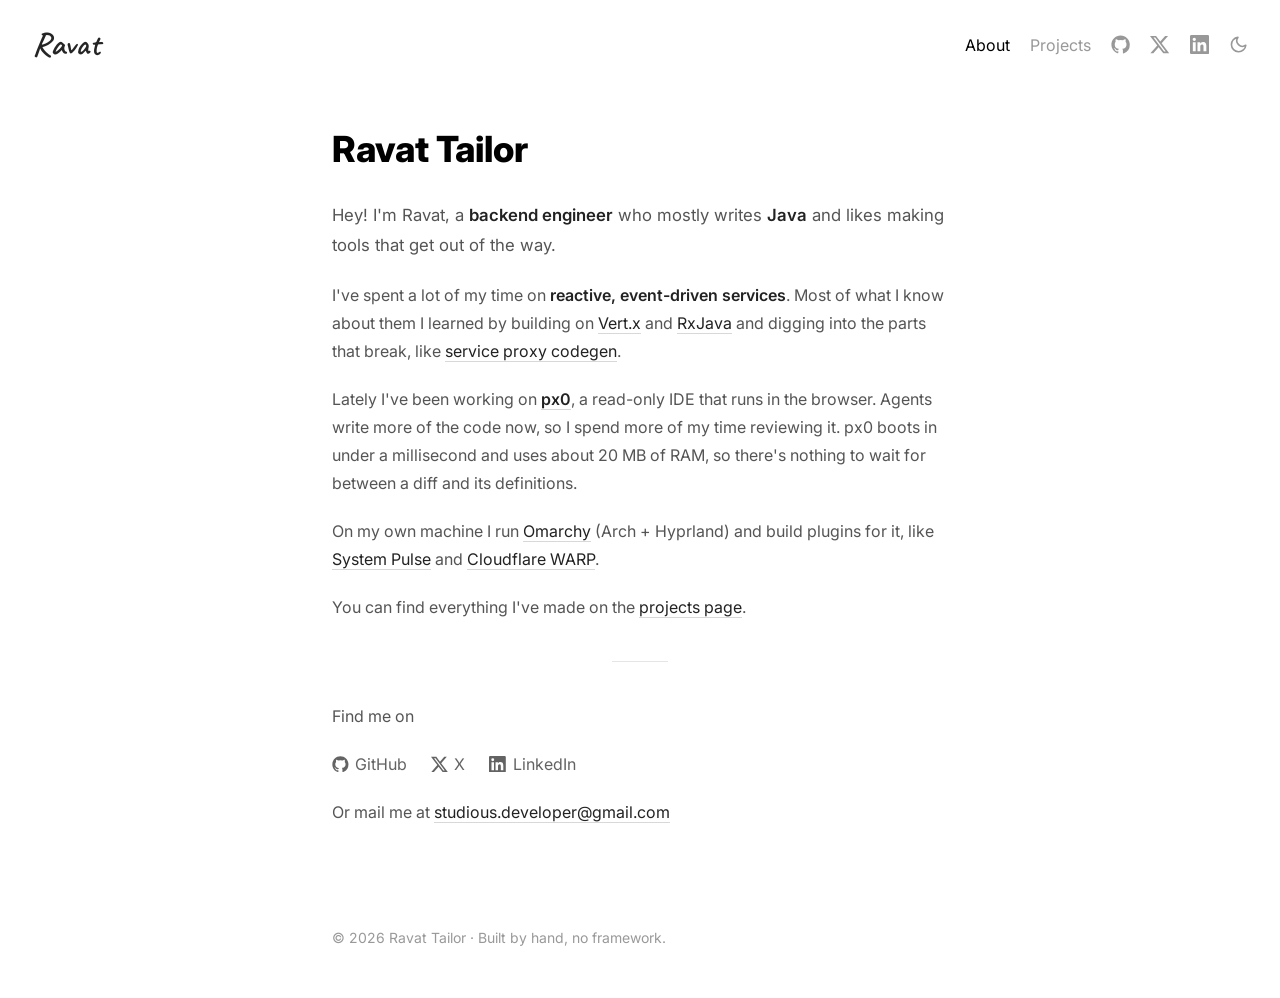
==== index.html @ 88d73bd7 "Personal portfolio site" ====
<!doctype html>
<html lang="en">
<head>
  <title>Ravat Tailor</title>
  <meta name="description" content="Ravat Tailor — backend engineer. Java, Vert.x, reactive systems, and small fast tools." />
  <meta charset="utf-8" />
  <meta name="viewport" content="width=device-width, initial-scale=1" />
  <meta name="author" content="Ravat Tailor" />
  <link rel="icon" href="data:image/svg+xml,<svg xmlns='http://www.w3.org/2000/svg' viewBox='0 0 100 100'><text y='.9em' font-size='90'>🐦</text></svg>" />
  <link rel="preconnect" href="https://fonts.googleapis.com" />
  <link rel="preconnect" href="https://fonts.gstatic.com" crossorigin />
  <link rel="stylesheet" href="https://fonts.googleapis.com/css2?family=Caveat:wght@600&family=Inter:wght@400;500;600;800&display=swap" />
  <link rel="stylesheet" href="style.css" />
  <script>
    ;(function () {
      var t = localStorage.getItem('theme')
      if (t === 'dark' || (!t && matchMedia('(prefers-color-scheme: dark)').matches))
        document.documentElement.classList.add('dark')
    })()
  </script>
</head>
<body>
  <canvas id="plum" aria-hidden="true"></canvas>
  <header>
    <a class="logo" href="./" aria-label="Home">Ravat</a>
    <nav>
      <a href="./" class="active"><span class="label">About</span></a>
      <a href="projects.html"><span class="label">Projects</span></a>
      <a href="https://github.com/Coding-Sparrow" title="GitHub" aria-label="GitHub"><svg viewBox="0 0 24 24" fill="currentColor"><path d="M12 .5C5.65.5.5 5.65.5 12c0 5.08 3.29 9.39 7.86 10.91.58.1.79-.25.79-.56v-2c-3.2.7-3.87-1.36-3.87-1.36-.52-1.33-1.28-1.69-1.28-1.69-1.04-.71.08-.7.08-.7 1.15.08 1.76 1.19 1.76 1.19 1.03 1.76 2.69 1.25 3.35.96.1-.75.4-1.25.73-1.54-2.55-.29-5.24-1.28-5.24-5.69 0-1.26.45-2.29 1.19-3.1-.12-.29-.52-1.46.11-3.05 0 0 .97-.31 3.17 1.18a11 11 0 0 1 5.77 0c2.2-1.49 3.17-1.18 3.17-1.18.63 1.59.23 2.76.11 3.05.74.81 1.19 1.84 1.19 3.1 0 4.42-2.69 5.39-5.26 5.68.41.36.78 1.06.78 2.14v3.17c0 .31.21.67.8.56A11.5 11.5 0 0 0 23.5 12C23.5 5.65 18.35.5 12 .5Z"/></svg></a>
      <a href="https://x.com/TailorRavat" title="X" aria-label="X"><svg viewBox="0 0 24 24" fill="currentColor"><path d="M18.9 1.15h3.68l-8.04 9.19L24 22.85h-7.41l-5.8-7.58-6.64 7.58H.47l8.6-9.83L0 1.15h7.59l5.24 6.93 6.07-6.93Zm-1.29 19.5h2.04L6.48 3.24H4.3l13.31 17.41Z"/></svg></a>
      <a href="https://www.linkedin.com/in/ravat-tailor-43294111b/" title="LinkedIn" aria-label="LinkedIn"><svg viewBox="0 0 24 24" fill="currentColor"><path d="M20.45 20.45h-3.56v-5.57c0-1.33-.03-3.04-1.85-3.04-1.85 0-2.14 1.45-2.14 2.94v5.67H9.35V9h3.41v1.56h.05c.48-.9 1.64-1.85 3.37-1.85 3.6 0 4.27 2.37 4.27 5.46v6.28ZM5.34 7.43a2.06 2.06 0 1 1 0-4.13 2.06 2.06 0 0 1 0 4.13ZM7.12 20.45H3.56V9h3.56v11.45ZM22.22 0H1.77C.79 0 0 .77 0 1.73v20.54C0 23.23.79 24 1.77 24h20.45c.98 0 1.78-.77 1.78-1.73V1.73C24 .77 23.2 0 22.22 0Z"/></svg></a>
      <button id="theme-toggle" title="Toggle theme" aria-label="Toggle theme">
        <svg class="icon-moon" viewBox="0 0 24 24" fill="none" stroke="currentColor" stroke-width="2" stroke-linecap="round" stroke-linejoin="round"><path d="M21 12.79A9 9 0 1 1 11.21 3 7 7 0 0 0 21 12.79Z"/></svg>
        <svg class="icon-sun" viewBox="0 0 24 24" fill="none" stroke="currentColor" stroke-width="2" stroke-linecap="round" stroke-linejoin="round"><circle cx="12" cy="12" r="4"/><path d="M12 2v2M12 20v2M4.93 4.93l1.41 1.41M17.66 17.66l1.41 1.41M2 12h2M20 12h2M4.93 19.07l1.41-1.41M17.66 6.34l1.41-1.41"/></svg>
      </button>
    </nav>
  </header>
  <main>
    <h1>Ravat Tailor</h1>

    <p class="lead">
      Hey! I'm Ravat, a <strong>backend engineer</strong> who mostly writes <strong>Java</strong>
      and likes making tools that get out of the way.
    </p>

    <p>
      I've spent a lot of my time on <strong>reactive, event-driven services</strong>.
      Most of what I know about them I learned by building on
      <a href="https://vertx.io">Vert.x</a> and <a href="https://github.com/ReactiveX/RxJava">RxJava</a>
      and digging into the parts that break, like
      <a href="https://github.com/Coding-Sparrow/vertx-service-proxy-codegen-issue">service proxy codegen</a>.
    </p>

    <p>
      Lately I've been working on <a href="https://px0.ai"><b>px0</b></a>, a read-only IDE that runs in the browser.
      Agents write more of the code now, so I spend more of my time reviewing it.
      px0 boots in under a millisecond and uses about 20&nbsp;MB of RAM, so there's
      nothing to wait for between a diff and its definitions.
    </p>

    <p>
      On my own machine I run <a href="https://omarchy.org">Omarchy</a> (Arch + Hyprland) and build
      plugins for it, like <a href="https://github.com/Coding-Sparrow/omarchy-systempulse">System Pulse</a>
      and <a href="https://github.com/Coding-Sparrow/omarchy-cloudflare-warp">Cloudflare WARP</a>.
    </p>

    <p>You can find everything I've made on the <a href="projects.html">projects page</a>.</p>

    <hr />

    <p>Find me on</p>
    <div class="socials">
      <a href="https://github.com/Coding-Sparrow"><svg viewBox="0 0 24 24" fill="currentColor"><path d="M12 .5C5.65.5.5 5.65.5 12c0 5.08 3.29 9.39 7.86 10.91.58.1.79-.25.79-.56v-2c-3.2.7-3.87-1.36-3.87-1.36-.52-1.33-1.28-1.69-1.28-1.69-1.04-.71.08-.7.08-.7 1.15.08 1.76 1.19 1.76 1.19 1.03 1.76 2.69 1.25 3.35.96.1-.75.4-1.25.73-1.54-2.55-.29-5.24-1.28-5.24-5.69 0-1.26.45-2.29 1.19-3.1-.12-.29-.52-1.46.11-3.05 0 0 .97-.31 3.17 1.18a11 11 0 0 1 5.77 0c2.2-1.49 3.17-1.18 3.17-1.18.63 1.59.23 2.76.11 3.05.74.81 1.19 1.84 1.19 3.1 0 4.42-2.69 5.39-5.26 5.68.41.36.78 1.06.78 2.14v3.17c0 .31.21.67.8.56A11.5 11.5 0 0 0 23.5 12C23.5 5.65 18.35.5 12 .5Z"/></svg>GitHub</a>
      <a href="https://x.com/TailorRavat"><svg viewBox="0 0 24 24" fill="currentColor"><path d="M18.9 1.15h3.68l-8.04 9.19L24 22.85h-7.41l-5.8-7.58-6.64 7.58H.47l8.6-9.83L0 1.15h7.59l5.24 6.93 6.07-6.93Zm-1.29 19.5h2.04L6.48 3.24H4.3l13.31 17.41Z"/></svg>X</a>
      <a href="https://www.linkedin.com/in/ravat-tailor-43294111b/"><svg viewBox="0 0 24 24" fill="currentColor"><path d="M20.45 20.45h-3.56v-5.57c0-1.33-.03-3.04-1.85-3.04-1.85 0-2.14 1.45-2.14 2.94v5.67H9.35V9h3.41v1.56h.05c.48-.9 1.64-1.85 3.37-1.85 3.6 0 4.27 2.37 4.27 5.46v6.28ZM5.34 7.43a2.06 2.06 0 1 1 0-4.13 2.06 2.06 0 0 1 0 4.13ZM7.12 20.45H3.56V9h3.56v11.45ZM22.22 0H1.77C.79 0 0 .77 0 1.73v20.54C0 23.23.79 24 1.77 24h20.45c.98 0 1.78-.77 1.78-1.73V1.73C24 .77 23.2 0 22.22 0Z"/></svg>LinkedIn</a>
    </div>
    <p>Or mail me at <a href="mailto:studious.developer@gmail.com">studious.developer@gmail.com</a></p>
  </main>
  <footer>© 2026 Ravat Tailor · <span class="muted">Built by hand, no framework.</span></footer>
  <script src="main.js"></script>
</body>
</html>
---- style.css ----
:root {
  --bg: #fff;
  --fg: #555;
  --fg-deep: #222;
  --fg-deeper: #000;
  --fg-light: #999;
  --border: #e5e5e5;
  --card: rgba(0, 0, 0, 0.03);
  --plum: rgba(0, 0, 0, 0.12);
  color-scheme: light;
}

html.dark {
  --bg: #050505;
  --fg: #bbb;
  --fg-deep: #ddd;
  --fg-deeper: #fff;
  --fg-light: #777;
  --border: #262626;
  --card: rgba(255, 255, 255, 0.04);
  --plum: rgba(255, 255, 255, 0.1);
  color-scheme: dark;
}

* { box-sizing: border-box; }

html, body {
  margin: 0;
  background: var(--bg);
  color: var(--fg);
  font-family: Inter, ui-sans-serif, system-ui, -apple-system, "Segoe UI", Roboto, sans-serif;
  font-size: 16px;
  line-height: 1.75;
  -webkit-font-smoothing: antialiased;
}

::selection { background: #8884; }

#plum {
  position: fixed;
  inset: 0;
  pointer-events: none;
  z-index: -1;
  -webkit-mask-image: radial-gradient(circle, transparent, black);
  mask-image: radial-gradient(circle, transparent, black);
}

/* ---------- header ---------- */
header {
  position: relative;
  z-index: 10;
  display: flex;
  align-items: center;
  justify-content: space-between;
  padding: 1.75rem 2rem;
}

.logo {
  font-family: Caveat, "Segoe Script", cursive;
  font-size: 2.1rem;
  font-weight: 600;
  line-height: 1;
  color: var(--fg-deeper);
  text-decoration: none;
  opacity: 0.85;
  transition: opacity 0.2s;
}
.logo:hover { opacity: 1; }

nav { display: flex; align-items: center; gap: 1.25rem; }

nav a, nav button {
  color: var(--fg);
  opacity: 0.6;
  text-decoration: none;
  background: none;
  border: 0;
  padding: 0;
  font: inherit;
  cursor: pointer;
  display: inline-flex;
  align-items: center;
  transition: opacity 0.2s;
}
nav a:hover, nav button:hover, nav a.active { opacity: 1; color: var(--fg-deeper); }

nav svg { width: 1.2rem; height: 1.2rem; }

.icon-sun { display: none; }
html.dark .icon-sun { display: block; }
html.dark .icon-moon { display: none; }

/* ---------- main prose ---------- */
main {
  max-width: 42rem;
  margin: 0 auto;
  padding: 2.5rem 1.75rem 5rem;
}

main.wide { max-width: 72rem; }

h1 {
  color: var(--fg-deeper);
  font-size: 2.25rem;
  font-weight: 800;
  line-height: 1.1;
  margin: 0 0 2rem;
}

h2 {
  color: var(--fg-deep);
  font-size: 1.25rem;
  font-weight: 600;
  margin: 2.5rem 0 0.75rem;
}

p { margin: 1.25em 0; }

strong, b { color: var(--fg-deep); font-weight: 600; }

main a {
  color: var(--fg-deep);
  text-decoration: none;
  border-bottom: 1px solid rgba(125, 125, 125, 0.3);
  transition: border-color 0.2s, color 0.2s;
}
main a:hover { color: var(--fg-deeper); border-bottom-color: var(--fg); }

.muted { color: var(--fg-light); }
.lead { font-size: 1.05rem; }

hr {
  width: 3.5rem;
  margin: 2.5rem auto;
  border: 0;
  border-top: 1px solid var(--border);
}

ul.plain { list-style: none; padding: 0; margin: 0.75rem 0; }
ul.plain li { margin: 0.25rem 0; }

.inline-list { display: flex; flex-wrap: wrap; gap: 0.25rem 0.5rem; }

.socials { display: flex; flex-wrap: wrap; gap: 0.75rem 1.5rem; margin: 1rem 0; }
.socials a {
  display: inline-flex;
  align-items: center;
  gap: 0.4rem;
  border: 0;
  opacity: 0.7;
}
.socials a:hover { opacity: 1; }
.socials svg { width: 1.05rem; height: 1.05rem; }

code {
  font-family: "JetBrains Mono", ui-monospace, SFMono-Regular, Menlo, monospace;
  font-size: 0.875em;
}

/* ---------- projects page ---------- */
.page-head { max-width: 65ch; margin: 0 auto 1rem; text-align: center; }

.sr-only { position: absolute; width: 1px; height: 1px; overflow: hidden; clip: rect(0 0 0 0); white-space: nowrap; }

.group { margin-top: 3.5rem; position: relative; }

.group-title {
  position: absolute;
  top: -2.25rem;
  left: -0.5rem;
  font-size: 5.5rem;
  font-weight: 800;
  line-height: 1;
  color: transparent;
  -webkit-text-stroke: 1.5px #aaa;
  opacity: 0.25;
  pointer-events: none;
  user-select: none;
  white-space: nowrap;
}

.grid {
  position: relative;
  margin-top: 2.5rem;
  display: grid;
  grid-template-columns: repeat(auto-fill, minmax(18rem, 1fr));
  gap: 0.5rem;
  padding-top: 1.5rem;
}

.project {
  display: flex;
  gap: 1rem;
  align-items: flex-start;
  padding: 0.9rem 1rem;
  border: 0 !important;
  border-radius: 0.5rem;
  color: var(--fg) !important;
  opacity: 0.75;
  transition: background 0.2s, opacity 0.2s;
}
.project:hover { background: var(--card); opacity: 1; }

.project .emoji { font-size: 1.75rem; line-height: 1.3; flex: none; width: 2.25rem; text-align: center; }
.project .name { color: var(--fg-deep); font-weight: 500; line-height: 1.4; }
.project .desc { font-size: 0.875rem; line-height: 1.5; opacity: 0.7; margin-top: 0.25rem; }
.project .meta { font-size: 0.75rem; opacity: 0.55; margin-top: 0.4rem; display: flex; gap: 0.75rem; }

/* ---------- footer ---------- */
footer {
  max-width: 42rem;
  margin: 0 auto;
  padding: 0 1.75rem 3rem;
  font-size: 0.875rem;
  color: var(--fg-light);
}

@media (max-width: 640px) {
  header { padding: 1.25rem; }
  nav { gap: 0.9rem; }
  nav .label { display: none; }
  h1 { font-size: 1.9rem; }
  .group-title { font-size: 3.75rem; top: -1.5rem; }
}

@media (prefers-reduced-motion: reduce) {
  #plum { display: none; }
}
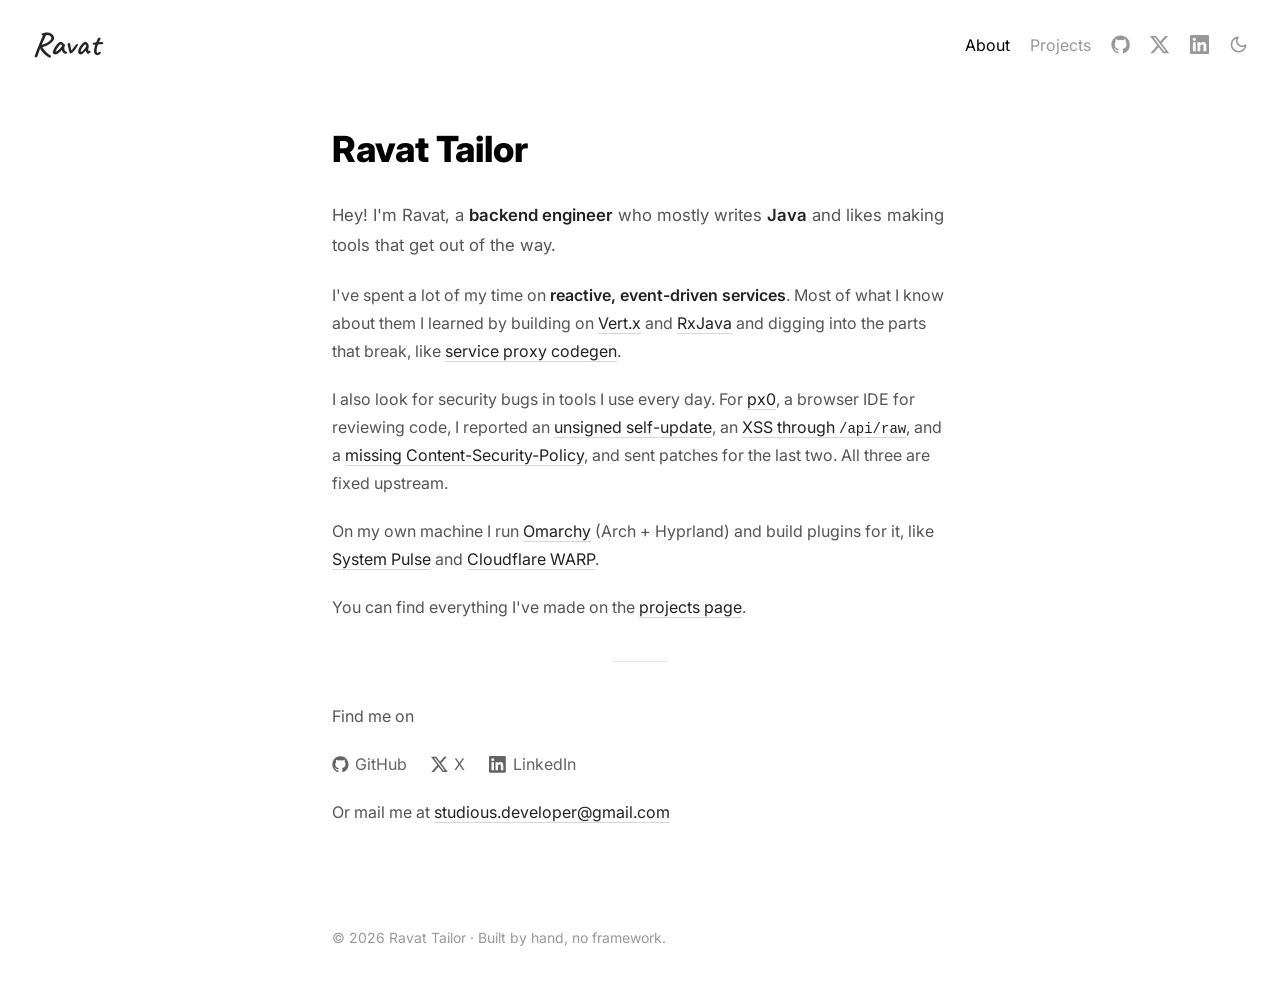
==== commit 38292fa2: "Fix projects heading overlap; move px0 to contributions" ====
--- a/index.html
+++ b/index.html
@@ -2,7 +2,7 @@
 <html lang="en">
 <head>
   <title>Ravat Tailor</title>
-  <meta name="description" content="Ravat Tailor — backend engineer. Java, Vert.x, reactive systems, and small fast tools." />
+  <meta name="description" content="Ravat Tailor, backend engineer. Java, Vert.x, reactive systems, Omarchy plugins, and open source security fixes." />
   <meta charset="utf-8" />
   <meta name="viewport" content="width=device-width, initial-scale=1" />
   <meta name="author" content="Ravat Tailor" />
@@ -52,10 +52,12 @@
     </p>
 
     <p>
-      Lately I've been working on <a href="https://px0.ai"><b>px0</b></a>, a read-only IDE that runs in the browser.
-      Agents write more of the code now, so I spend more of my time reviewing it.
-      px0 boots in under a millisecond and uses about 20&nbsp;MB of RAM, so there's
-      nothing to wait for between a diff and its definitions.
+      I also look for security bugs in tools I use every day. For
+      <a href="https://github.com/px0-ai/px0">px0</a>, a browser IDE for reviewing code, I reported an
+      <a href="https://github.com/px0-ai/px0/issues/46">unsigned self-update</a>, an
+      <a href="https://github.com/px0-ai/px0/issues/75">XSS through <code>/api/raw</code></a>, and a
+      <a href="https://github.com/px0-ai/px0/issues/77">missing Content-Security-Policy</a>, and sent patches for the last two.
+      All three are fixed upstream.
     </p>
 
     <p>
--- a/style.css
+++ b/style.css
@@ -162,30 +162,25 @@
 
 .sr-only { position: absolute; width: 1px; height: 1px; overflow: hidden; clip: rect(0 0 0 0); white-space: nowrap; }
 
-.group { margin-top: 3.5rem; position: relative; }
+.group { margin-top: 4rem; }
 
 .group-title {
-  position: absolute;
-  top: -2.25rem;
-  left: -0.5rem;
-  font-size: 5.5rem;
+  font-size: clamp(2.75rem, 7vw, 4.5rem);
   font-weight: 800;
-  line-height: 1;
+  line-height: 1.05;
+  margin: 0 0 1rem;
   color: transparent;
   -webkit-text-stroke: 1.5px #aaa;
-  opacity: 0.25;
-  pointer-events: none;
+  opacity: 0.35;
   user-select: none;
-  white-space: nowrap;
-}
+}
+
+.group-note { margin: -0.5rem 0 1rem; font-size: 0.925rem; color: var(--fg-light); }
 
 .grid {
-  position: relative;
-  margin-top: 2.5rem;
   display: grid;
   grid-template-columns: repeat(auto-fill, minmax(18rem, 1fr));
   gap: 0.5rem;
-  padding-top: 1.5rem;
 }
 
 .project {
@@ -220,7 +215,6 @@
   nav { gap: 0.9rem; }
   nav .label { display: none; }
   h1 { font-size: 1.9rem; }
-  .group-title { font-size: 3.75rem; top: -1.5rem; }
 }
 
 @media (prefers-reduced-motion: reduce) {
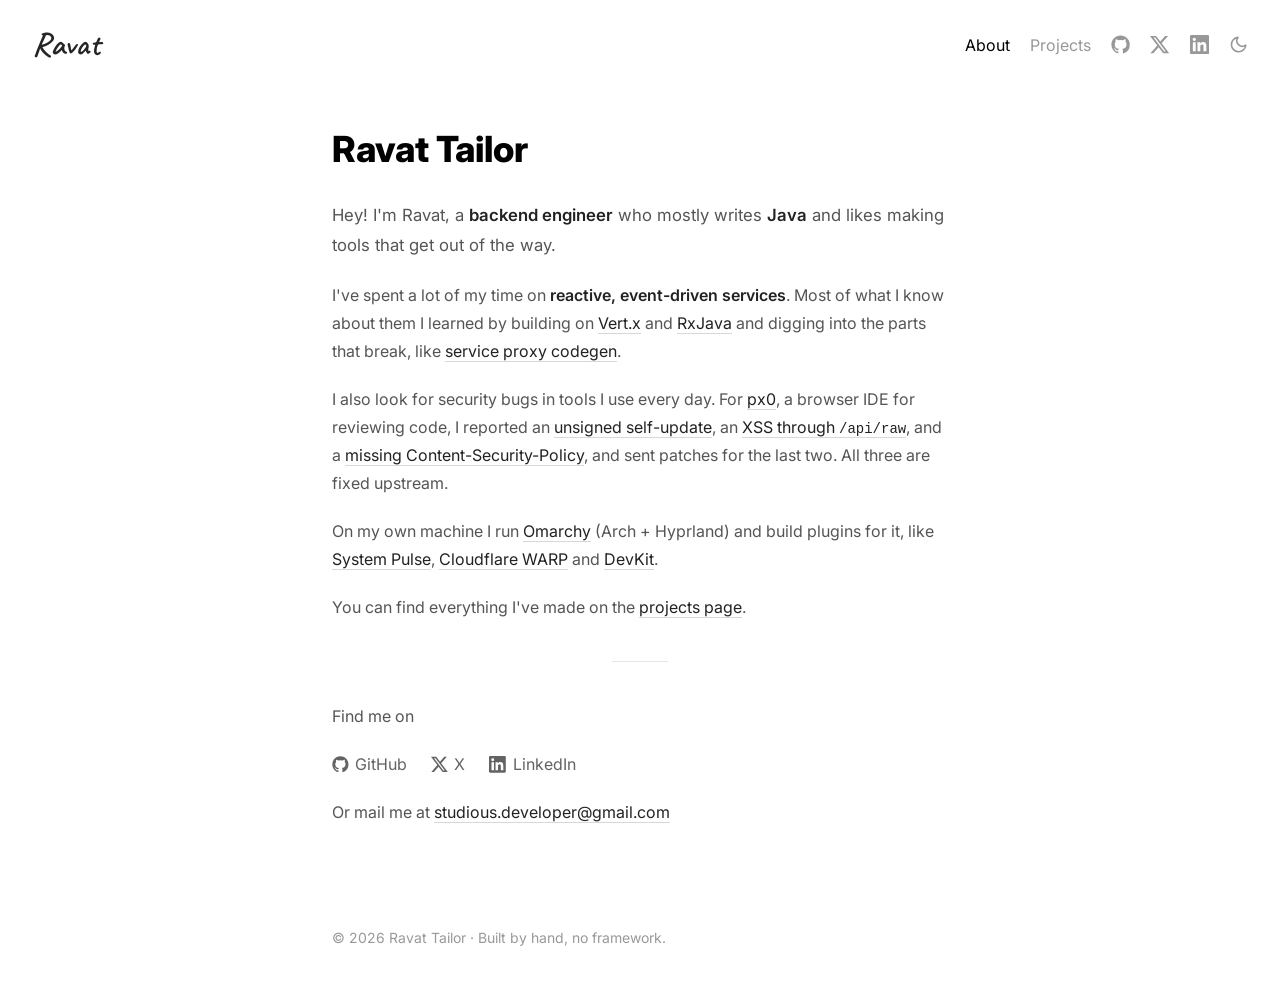
==== commit 1c9e4b86: "Add DevKit to projects and home page" ====
--- a/index.html
+++ b/index.html
@@ -10,7 +10,7 @@
   <link rel="preconnect" href="https://fonts.googleapis.com" />
   <link rel="preconnect" href="https://fonts.gstatic.com" crossorigin />
   <link rel="stylesheet" href="https://fonts.googleapis.com/css2?family=Caveat:wght@600&family=Inter:wght@400;500;600;800&display=swap" />
-  <link rel="stylesheet" href="style.css" />
+  <link rel="stylesheet" href="style.css?v=1790650422" />
   <script>
     ;(function () {
       var t = localStorage.getItem('theme')
@@ -62,8 +62,9 @@
 
     <p>
       On my own machine I run <a href="https://omarchy.org">Omarchy</a> (Arch + Hyprland) and build
-      plugins for it, like <a href="https://github.com/Coding-Sparrow/omarchy-systempulse">System Pulse</a>
-      and <a href="https://github.com/Coding-Sparrow/omarchy-cloudflare-warp">Cloudflare WARP</a>.
+      plugins for it, like <a href="https://github.com/Coding-Sparrow/omarchy-systempulse">System Pulse</a>,
+      <a href="https://github.com/Coding-Sparrow/omarchy-cloudflare-warp">Cloudflare WARP</a>
+      and <a href="https://github.com/Coding-Sparrow/omarchy-devkit">DevKit</a>.
     </p>
 
     <p>You can find everything I've made on the <a href="projects.html">projects page</a>.</p>
@@ -79,6 +80,6 @@
     <p>Or mail me at <a href="mailto:studious.developer@gmail.com">studious.developer@gmail.com</a></p>
   </main>
   <footer>© 2026 Ravat Tailor · <span class="muted">Built by hand, no framework.</span></footer>
-  <script src="main.js"></script>
+  <script src="main.js?v=1790650422"></script>
 </body>
 </html>
